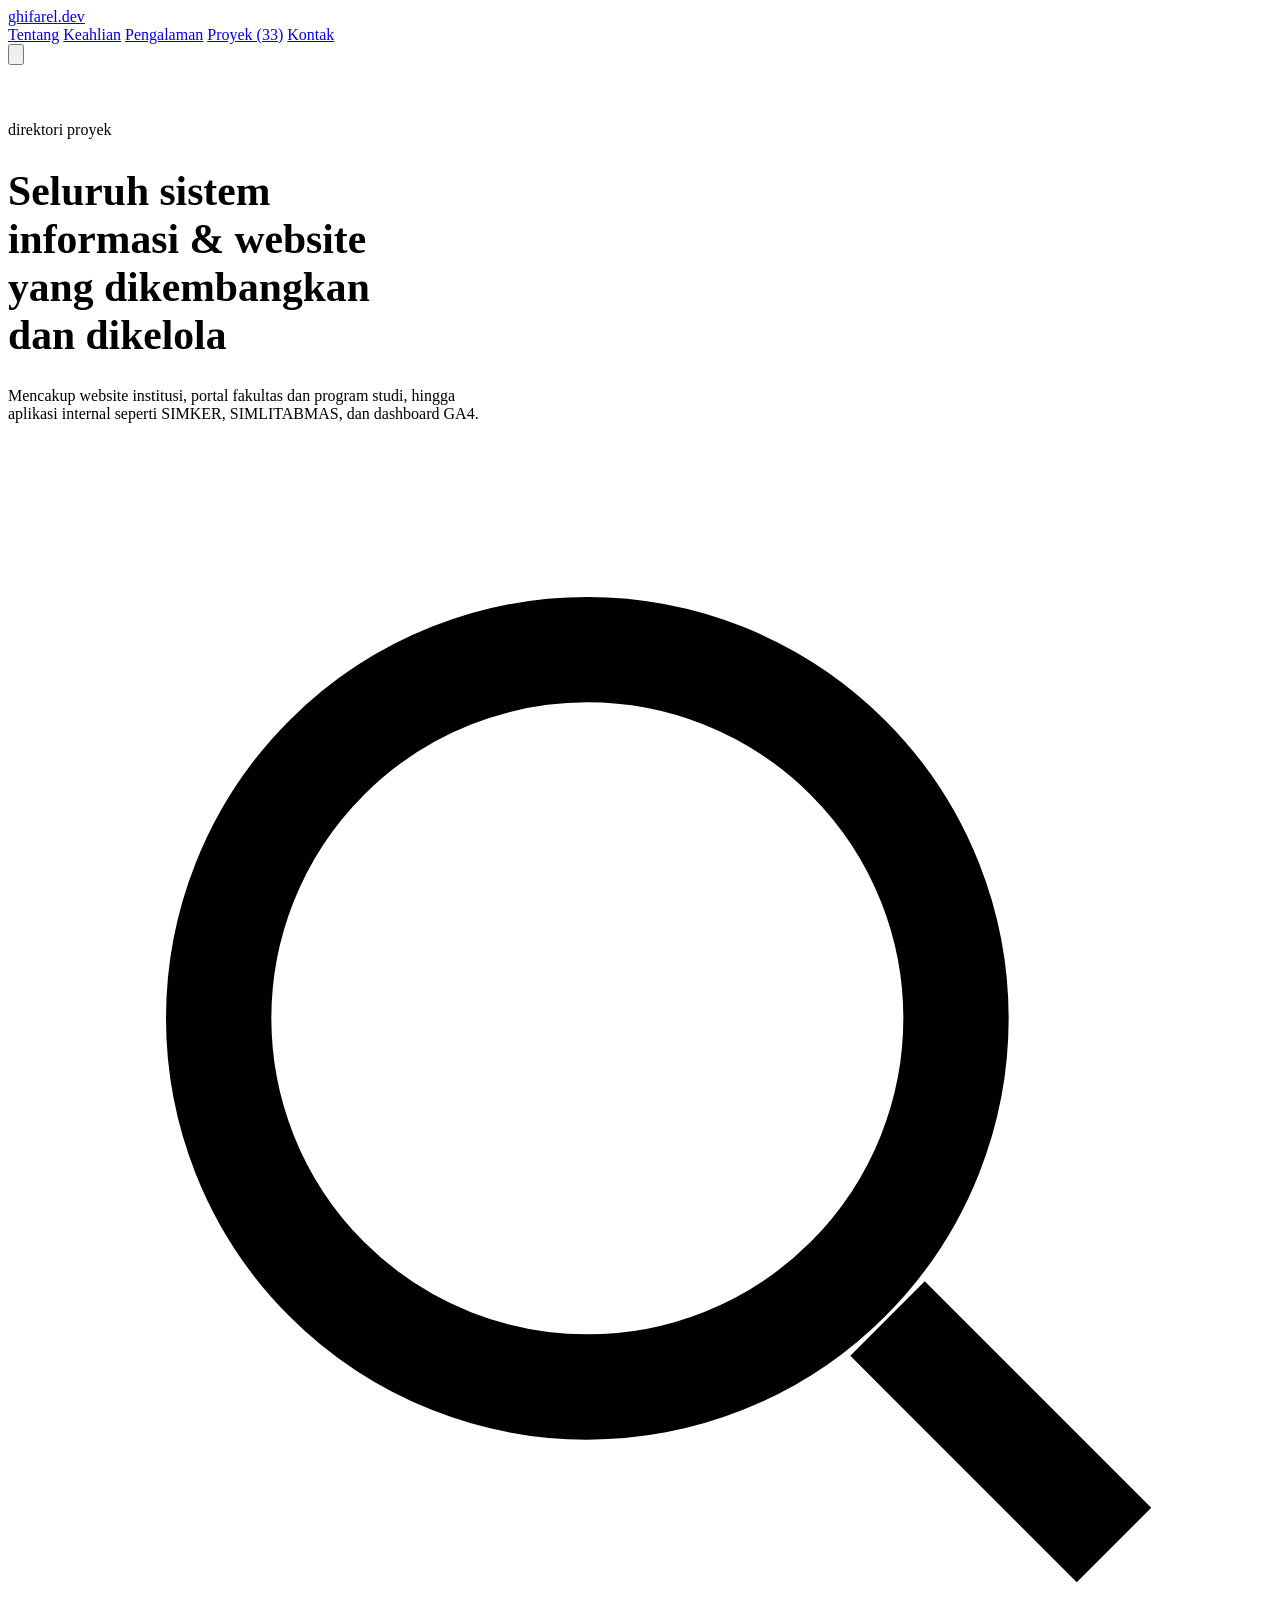
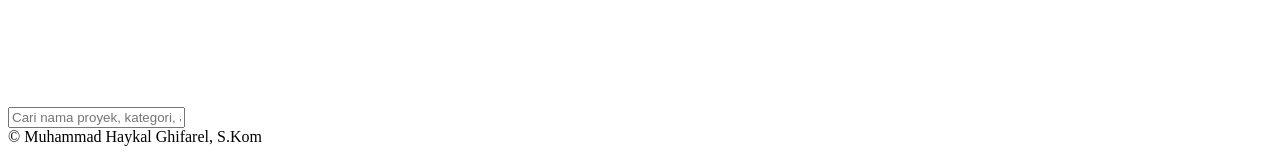
==== projects.html @ 1a1da8bf "Add files via upload" ====
<!doctype html>
<html lang="id">
<head>
<meta charset="UTF-8" />
<meta name="viewport" content="width=device-width, initial-scale=1.0" />
<title>Portofolio Proyek (33) — Muhammad Haykal Ghifarel</title>
<meta name="description" content="Direktori 33 website, sistem informasi, dan dashboard yang dikembangkan dan dikelola oleh Muhammad Haykal Ghifarel di UTA'45 Jakarta." />
<link rel="preconnect" href="https://fonts.googleapis.com">
<link href="https://fonts.googleapis.com/css2?family=Space+Grotesk:wght@500;600;700&family=Inter:wght@400;500;600;700&family=IBM+Plex+Mono:wght@400;500&display=swap" rel="stylesheet">
<link rel="stylesheet" href="css/style.css" />
</head>
<body>

<nav class="nav">
  <div class="wrap">
    <a href="index.html" class="nav-logo"><span class="dot"></span>ghifarel<span class="mono" style="color:var(--ink-faint)">.dev</span></a>
    <div class="nav-links" id="navLinks">
      <a href="index.html#about">Tentang</a>
      <a href="index.html#skills">Keahlian</a>
      <a href="index.html#experience">Pengalaman</a>
      <a href="projects.html" class="current">Proyek (33)</a>
      <a href="index.html#contact" class="nav-cta">Kontak</a>
    </div>
    <button class="nav-toggle" id="navToggle" aria-label="Buka menu" aria-expanded="false">
      <svg viewBox="0 0 24 24" fill="none" stroke="currentColor" stroke-width="2"><line x1="4" y1="7" x2="20" y2="7"/><line x1="4" y1="12" x2="20" y2="12"/><line x1="4" y1="17" x2="20" y2="17"/></svg>
    </button>
  </div>
</nav>

<header class="section--tight section" style="padding-top:56px">
  <div class="wrap">
    <span class="section-kicker">direktori proyek</span>
    <h1 style="font-size:clamp(1.8rem,3.4vw,2.6rem); max-width:20ch;">Seluruh sistem informasi & website yang dikembangkan dan dikelola</h1>
    <p style="color:var(--ink-muted); margin-top:14px; max-width:60ch;">Mencakup website institusi, portal fakultas dan program studi, hingga aplikasi internal seperti SIMKER, SIMLITABMAS, dan dashboard GA4.</p>
  </div>
</header>

<section class="section" style="border-bottom:none; padding-top:0">
  <div class="wrap">
    <div class="toolbar">
      <div class="search-field">
        <svg viewBox="0 0 24 24" fill="none" stroke="currentColor" stroke-width="2"><circle cx="11" cy="11" r="7"/><path d="m21 21-4.3-4.3"/></svg>
        <input type="text" id="searchInput" placeholder="Cari nama proyek, kategori, atau teknologi…" />
      </div>
      <div class="filter-row" id="filterRow"></div>
    </div>

    <div class="result-count" id="resultCount"></div>
    <div class="proj-grid" id="projGrid"></div>
  </div>
</section>

<footer class="site-footer">© <span id="year"></span> Muhammad Haykal Ghifarel, S.Kom</footer>

<script src="js/data.js"></script>
<script src="js/main.js"></script>
<script src="js/projects.js"></script>
</body>
</html>
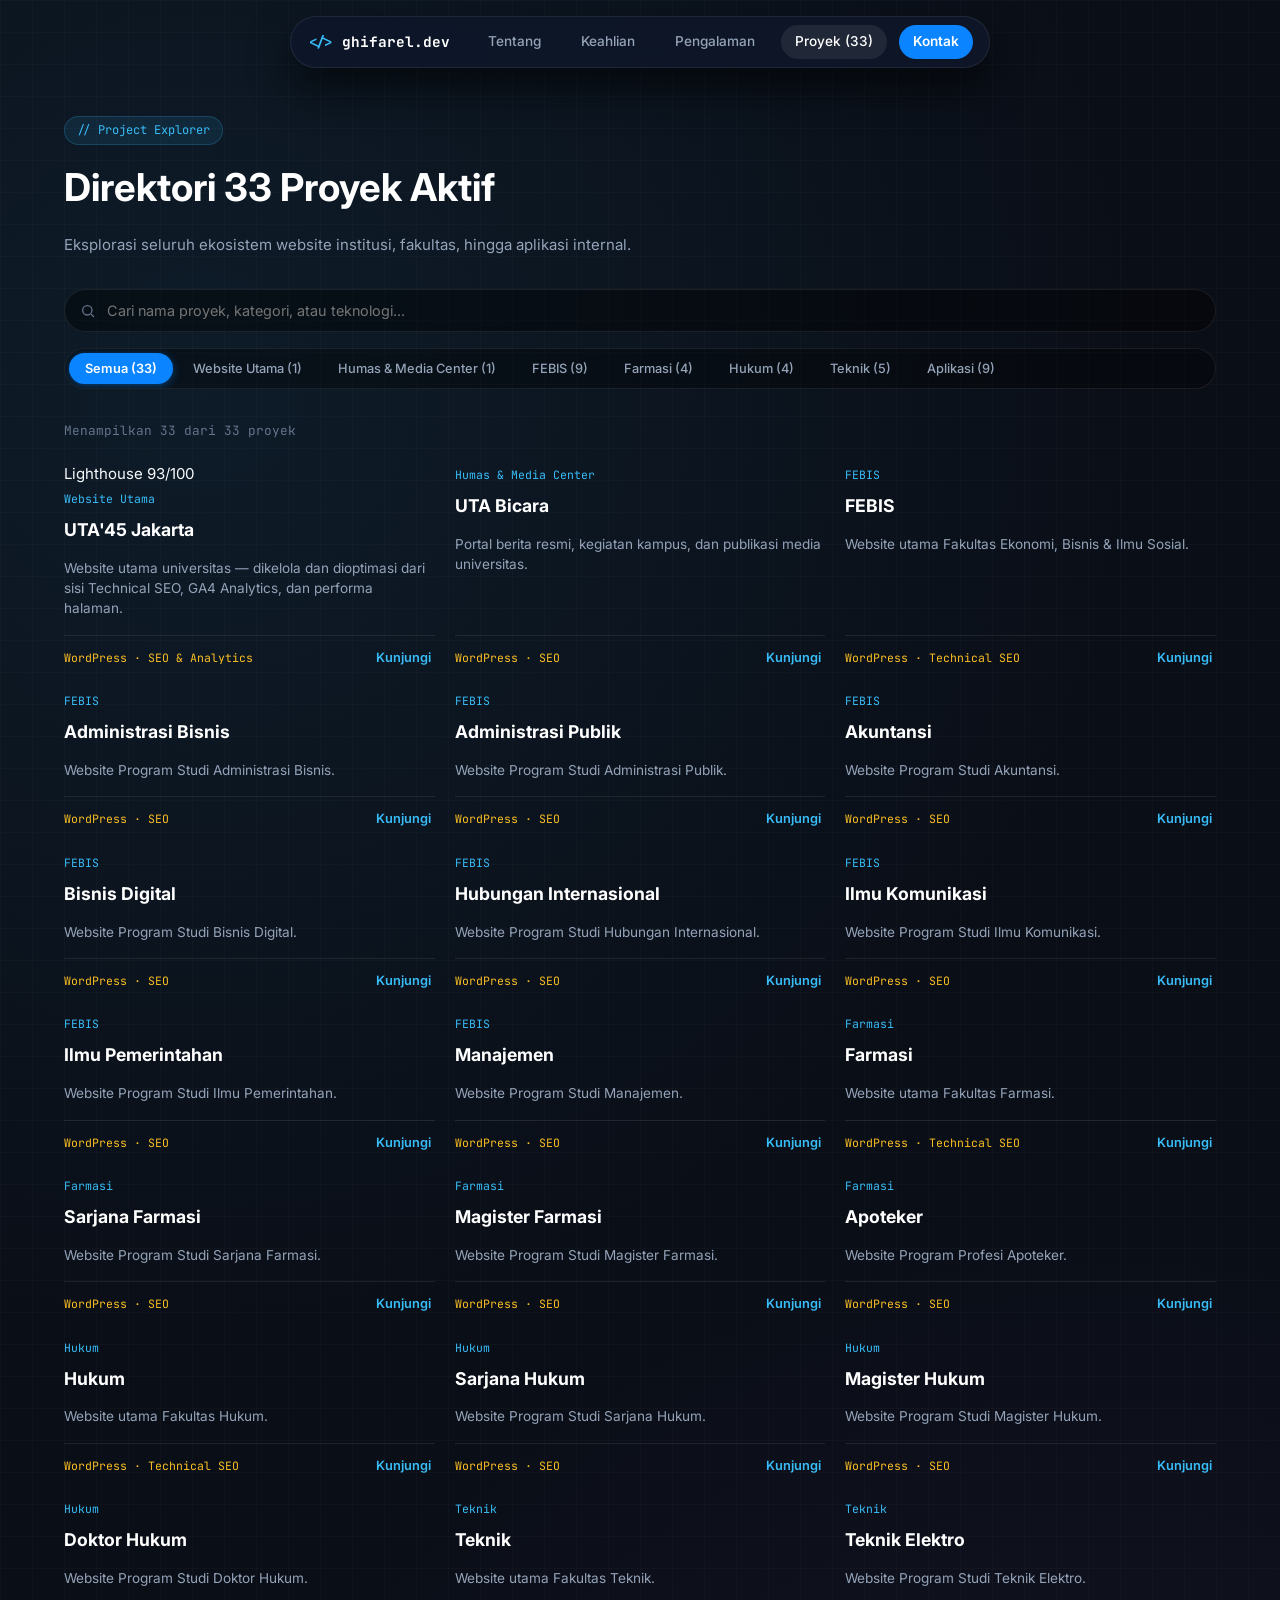
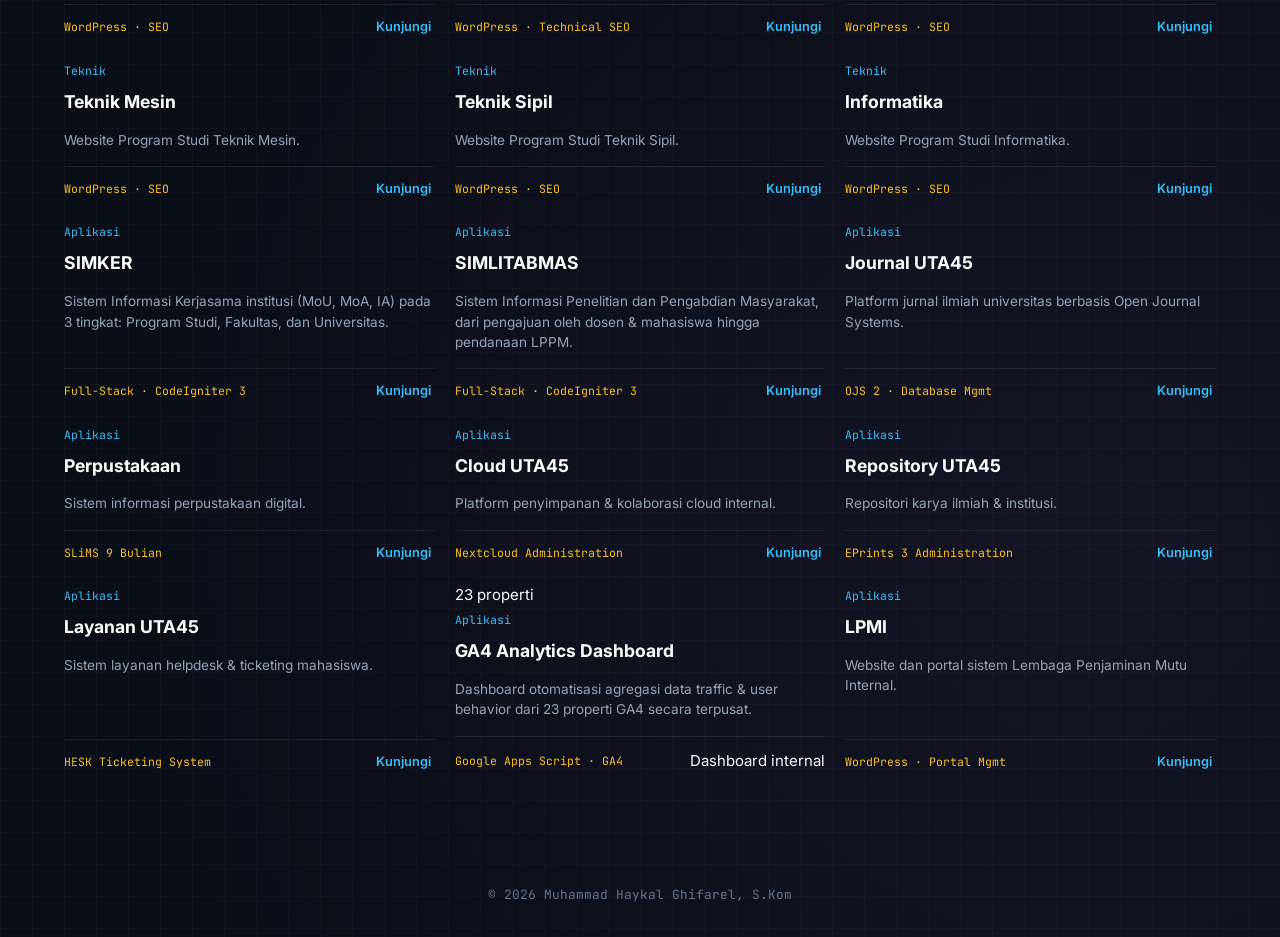
==== commit 8856312a: "Refactor navigation and footer in projects.html Updated the navigation structure and footer styling " ====
--- a/projects.html
+++ b/projects.html
@@ -4,53 +4,50 @@
 <meta charset="UTF-8" />
 <meta name="viewport" content="width=device-width, initial-scale=1.0" />
 <title>Portofolio Proyek (33) — Muhammad Haykal Ghifarel</title>
-<meta name="description" content="Direktori 33 website, sistem informasi, dan dashboard yang dikembangkan dan dikelola oleh Muhammad Haykal Ghifarel di UTA'45 Jakarta." />
 <link rel="preconnect" href="https://fonts.googleapis.com">
-<link href="https://fonts.googleapis.com/css2?family=Space+Grotesk:wght@500;600;700&family=Inter:wght@400;500;600;700&family=IBM+Plex+Mono:wght@400;500&display=swap" rel="stylesheet">
+<link href="https://fonts.googleapis.com/css2?family=JetBrains+Mono:wght@400;600&family=Inter:wght@400;500;600;700&display=swap" rel="stylesheet">
 <link rel="stylesheet" href="css/style.css" />
 </head>
 <body>
 
 <nav class="nav">
-  <div class="wrap">
-    <a href="index.html" class="nav-logo"><span class="dot"></span>ghifarel<span class="mono" style="color:var(--ink-faint)">.dev</span></a>
-    <div class="nav-links" id="navLinks">
+  <div class="nav-container">
+    <a href="index.html" class="nav-logo">
+      <span class="code-tag">&lt;/&gt;</span> ghifarel.dev
+    </a>
+    <div class="nav-links">
       <a href="index.html#about">Tentang</a>
       <a href="index.html#skills">Keahlian</a>
       <a href="index.html#experience">Pengalaman</a>
       <a href="projects.html" class="current">Proyek (33)</a>
       <a href="index.html#contact" class="nav-cta">Kontak</a>
     </div>
-    <button class="nav-toggle" id="navToggle" aria-label="Buka menu" aria-expanded="false">
-      <svg viewBox="0 0 24 24" fill="none" stroke="currentColor" stroke-width="2"><line x1="4" y1="7" x2="20" y2="7"/><line x1="4" y1="12" x2="20" y2="12"/><line x1="4" y1="17" x2="20" y2="17"/></svg>
-    </button>
   </div>
 </nav>
 
-<header class="section--tight section" style="padding-top:56px">
-  <div class="wrap">
-    <span class="section-kicker">direktori proyek</span>
-    <h1 style="font-size:clamp(1.8rem,3.4vw,2.6rem); max-width:20ch;">Seluruh sistem informasi & website yang dikembangkan dan dikelola</h1>
-    <p style="color:var(--ink-muted); margin-top:14px; max-width:60ch;">Mencakup website institusi, portal fakultas dan program studi, hingga aplikasi internal seperti SIMKER, SIMLITABMAS, dan dashboard GA4.</p>
-  </div>
-</header>
+<div class="wrap">
+  <section class="section" style="padding-top:32px;">
+    <div class="section-badge" style="margin-bottom: 12px;">// Project Explorer</div>
+    <h1 style="font-size:clamp(1.8rem,3vw,2.5rem); margin: 0 0 12px; color:#fff;">Direktori 33 Proyek Aktif</h1>
+    <p style="color:var(--text-secondary); margin-bottom: 32px;">Eksplorasi seluruh ekosistem website institusi, fakultas, hingga aplikasi internal.</p>
 
-<section class="section" style="border-bottom:none; padding-top:0">
-  <div class="wrap">
-    <div class="toolbar">
+    <!-- Toolbar: Search & iOS Segmented Filter -->
+    <div class="toolbar-container">
       <div class="search-field">
         <svg viewBox="0 0 24 24" fill="none" stroke="currentColor" stroke-width="2"><circle cx="11" cy="11" r="7"/><path d="m21 21-4.3-4.3"/></svg>
-        <input type="text" id="searchInput" placeholder="Cari nama proyek, kategori, atau teknologi…" />
+        <input type="text" id="searchInput" placeholder="Cari nama proyek, kategori, atau teknologi..." />
       </div>
       <div class="filter-row" id="filterRow"></div>
     </div>
 
-    <div class="result-count" id="resultCount"></div>
+    <div id="resultCount" style="font-family: var(--font-code); font-size:0.8rem; color:var(--text-faint); margin-bottom: 20px;"></div>
     <div class="proj-grid" id="projGrid"></div>
-  </div>
-</section>
+  </section>
+</div>
 
-<footer class="site-footer">© <span id="year"></span> Muhammad Haykal Ghifarel, S.Kom</footer>
+<footer style="text-align: center; padding: 32px; font-family: var(--font-code); font-size: 0.8rem; color: var(--text-faint);">
+  © <span id="year"></span> Muhammad Haykal Ghifarel, S.Kom
+</footer>
 
 <script src="js/data.js"></script>
 <script src="js/main.js"></script>
--- a/css/style.css
+++ b/css/style.css
@@ -0,0 +1,502 @@
+/* =========================================================
+   TOKENS: iOS Dark Mode x Xcode Syntax Color Palette
+   ========================================================= */
+:root {
+  --bg-dark: #0a0e17;
+  --bg-card: rgba(18, 26, 41, 0.75);
+  --bg-card-hover: rgba(28, 40, 62, 0.85);
+  --border-glass: rgba(255, 255, 255, 0.08);
+  --border-highlight: rgba(56, 189, 248, 0.3);
+  
+  /* Xcode & iOS Accent Colors */
+  --ios-blue: #0a84ff;
+  --ios-green: #30d158;
+  --ios-cyan: #38bdf8;
+  --ios-amber: #fbbf24;
+  --ios-purple: #c084fc;
+  
+  --text-primary: #f8fafc;
+  --text-secondary: #94a3b8;
+  --text-faint: #64748b;
+  
+  /* iOS Continuous Squircle Corner Radius */
+  --radius-ios-lg: 28px;
+  --radius-ios-md: 20px;
+  --radius-ios-sm: 12px;
+  --radius-pill: 9999px;
+
+  /* Typography */
+  --font-ui: -apple-system, BlinkMacSystemFont, "SF Pro Text", "Inter", sans-serif;
+  --font-code: "JetBrains Mono", "Fira Code", "IBM Plex Mono", monospace;
+  
+  --maxw: 1200px;
+}
+
+* { box-sizing: border-box; }
+html { scroll-behavior: smooth; }
+
+body {
+  margin: 0;
+  background-color: var(--bg-dark);
+  background-image: 
+    radial-gradient(circle at 15% 15%, rgba(56, 189, 248, 0.08) 0%, transparent 40%),
+    radial-gradient(circle at 85% 85%, rgba(192, 132, 252, 0.06) 0%, transparent 40%),
+    linear-gradient(rgba(255, 255, 255, 0.02) 1px, transparent 1px),
+    linear-gradient(90deg, rgba(255, 255, 255, 0.02) 1px, transparent 1px);
+  background-size: 100% 100%, 100% 100%, 32px 32px, 32px 32px;
+  color: var(--text-primary);
+  font-family: var(--font-ui);
+  font-size: 15px;
+  line-height: 1.6;
+  -webkit-font-smoothing: antialiased;
+}
+
+a { color: inherit; text-decoration: none; }
+img { max-width: 100%; display: block; }
+::selection { background: rgba(56, 189, 248, 0.3); color: #fff; }
+
+.mono { font-family: var(--font-code); }
+
+/* Layout Helpers */
+.wrap {
+  max-width: var(--maxw);
+  margin: 0 auto;
+  padding: 0 24px;
+}
+
+.section {
+  padding: 80px 0;
+  position: relative;
+}
+
+.section-head {
+  display: flex;
+  align-items: flex-end;
+  justify-content: space-between;
+  gap: 20px;
+  margin-bottom: 36px;
+  flex-wrap: wrap;
+}
+
+.section-head h2 {
+  font-size: clamp(1.6rem, 2.8vw, 2.2rem);
+  font-weight: 700;
+  letter-spacing: -0.02em;
+  margin: 0;
+}
+
+.section-badge {
+  display: inline-flex;
+  align-items: center;
+  gap: 6px;
+  font-family: var(--font-code);
+  font-size: 0.75rem;
+  color: var(--ios-cyan);
+  background: rgba(56, 189, 248, 0.1);
+  border: 1px solid rgba(56, 189, 248, 0.2);
+  padding: 4px 12px;
+  border-radius: var(--radius-pill);
+}
+
+/* iOS Glass Cards */
+.ios-card {
+  background: var(--bg-card);
+  backdrop-filter: blur(20px);
+  -webkit-backdrop-filter: blur(20px);
+  border: 1px solid var(--border-glass);
+  border-radius: var(--radius-ios-md);
+  padding: 24px;
+  position: relative;
+  overflow: hidden;
+  box-shadow: 0 10px 30px -10px rgba(0, 0, 0, 0.5);
+  transition: all 0.25s cubic-bezier(0.16, 1, 0.3, 1);
+}
+
+.ios-card:hover {
+  background: var(--bg-card-hover);
+  border-color: var(--border-highlight);
+  transform: translateY(-3px);
+  box-shadow: 0 15px 35px -10px rgba(56, 189, 248, 0.15);
+}
+
+/* macOS Window Header Controls */
+.mac-header {
+  display: flex;
+  align-items: center;
+  justify-content: space-between;
+  padding-bottom: 14px;
+  margin-bottom: 16px;
+  border-bottom: 1px solid var(--border-glass);
+}
+
+.mac-dots {
+  display: flex;
+  gap: 6px;
+}
+
+.mac-dot {
+  width: 10px;
+  height: 10px;
+  border-radius: 50%;
+}
+.mac-dot.close { background: #ff5f56; }
+.mac-dot.min { background: #ffbd2e; }
+.mac-dot.max { background: #27c93f; }
+
+.mac-title {
+  font-family: var(--font-code);
+  font-size: 0.72rem;
+  color: var(--text-faint);
+}
+
+/* Dynamic Island Navigation Bar */
+.nav {
+  position: sticky;
+  top: 16px;
+  z-index: 100;
+  margin-bottom: 32px;
+}
+
+.nav-container {
+  max-width: fit-content;
+  margin: 0 auto;
+  background: rgba(15, 23, 42, 0.85);
+  backdrop-filter: blur(25px);
+  -webkit-backdrop-filter: blur(25px);
+  border: 1px solid var(--border-glass);
+  border-radius: var(--radius-pill);
+  padding: 8px 16px;
+  display: flex;
+  align-items: center;
+  gap: 24px;
+  box-shadow: 0 20px 40px rgba(0,0,0,0.6);
+}
+
+.nav-logo {
+  font-family: var(--font-code);
+  font-weight: 700;
+  font-size: 0.9rem;
+  color: #fff;
+  display: flex;
+  align-items: center;
+  gap: 8px;
+}
+
+.nav-logo .code-tag { color: var(--ios-cyan); }
+
+.nav-links {
+  display: flex;
+  align-items: center;
+  gap: 12px;
+}
+
+.nav-links a {
+  font-size: 0.85rem;
+  font-weight: 500;
+  color: var(--text-secondary);
+  padding: 6px 14px;
+  border-radius: var(--radius-pill);
+  transition: all 0.2s ease;
+}
+
+.nav-links a:hover, .nav-links a.current {
+  color: #fff;
+  background: rgba(255, 255, 255, 0.08);
+}
+
+.nav-cta {
+  background: var(--ios-blue) !important;
+  color: #fff !important;
+  font-weight: 600 !important;
+}
+
+/* Hero Elements */
+.hero-grid {
+  display: grid;
+  grid-template-columns: 1.2fr 0.8fr;
+  gap: 32px;
+  align-items: center;
+}
+
+.hero h1 {
+  font-size: clamp(2.2rem, 4vw, 3.4rem);
+  font-weight: 800;
+  line-height: 1.15;
+  letter-spacing: -0.03em;
+  margin-bottom: 20px;
+  background: linear-gradient(135deg, #ffffff 0%, #94a3b8 100%);
+  -webkit-background-clip: text;
+  -webkit-text-fill-color: transparent;
+}
+
+.hero p.lede {
+  font-size: 1.05rem;
+  color: var(--text-secondary);
+  margin-bottom: 32px;
+  line-height: 1.6;
+}
+
+.btn-group {
+  display: flex;
+  gap: 12px;
+  flex-wrap: wrap;
+}
+
+.btn-ios {
+  font-family: var(--font-ui);
+  font-size: 0.9rem;
+  font-weight: 600;
+  padding: 12px 24px;
+  border-radius: var(--radius-pill);
+  border: none;
+  cursor: pointer;
+  display: inline-flex;
+  align-items: center;
+  gap: 8px;
+  transition: all 0.2s cubic-bezier(0.16, 1, 0.3, 1);
+}
+
+.btn-ios-primary {
+  background: linear-gradient(135deg, var(--ios-blue) 0%, #0056b3 100%);
+  color: #fff;
+  box-shadow: 0 4px 15px rgba(10, 132, 255, 0.3);
+}
+
+.btn-ios-primary:hover {
+  transform: scale(1.02);
+  box-shadow: 0 6px 20px rgba(10, 132, 255, 0.45);
+}
+
+.btn-ios-secondary {
+  background: rgba(255, 255, 255, 0.08);
+  color: var(--text-primary);
+  border: 1px solid var(--border-glass);
+}
+
+.btn-ios-secondary:hover {
+  background: rgba(255, 255, 255, 0.14);
+}
+
+/* Spec Rows Inside Card */
+.spec-list {
+  display: flex;
+  flex-direction: column;
+  gap: 10px;
+}
+
+.spec-item {
+  display: flex;
+  justify-content: space-between;
+  align-items: center;
+  padding: 10px 14px;
+  background: rgba(0, 0, 0, 0.25);
+  border-radius: var(--radius-ios-sm);
+  border: 1px solid rgba(255, 255, 255, 0.03);
+}
+
+.spec-key {
+  font-size: 0.85rem;
+  color: var(--text-secondary);
+}
+
+.spec-val {
+  font-family: var(--font-code);
+  font-size: 0.9rem;
+  font-weight: 600;
+  color: var(--ios-cyan);
+}
+
+/* Skills Cards & Chips */
+.skills-grid {
+  display: grid;
+  grid-template-columns: repeat(auto-fit, minmax(300px, 1fr));
+  gap: 20px;
+}
+
+.chip-container {
+  display: flex;
+  flex-wrap: wrap;
+  gap: 8px;
+  margin-top: 12px;
+}
+
+.ios-chip {
+  font-family: var(--font-code);
+  font-size: 0.78rem;
+  padding: 6px 12px;
+  background: rgba(255, 255, 255, 0.05);
+  border: 1px solid var(--border-glass);
+  color: var(--ios-cyan);
+  border-radius: var(--radius-pill);
+  transition: all 0.2s ease;
+}
+
+.ios-chip:hover {
+  background: rgba(56, 189, 248, 0.15);
+  border-color: rgba(56, 189, 248, 0.3);
+}
+
+/* Timeline / Experience */
+.timeline-ios {
+  display: flex;
+  flex-direction: column;
+  gap: 20px;
+}
+
+.tl-role {
+  font-size: 1.1rem;
+  font-weight: 700;
+  color: #fff;
+}
+
+.tl-org {
+  font-size: 0.88rem;
+  color: var(--ios-cyan);
+  margin-bottom: 12px;
+}
+
+.tl-list {
+  padding-left: 20px;
+  margin: 0;
+  color: var(--text-secondary);
+  font-size: 0.9rem;
+}
+
+.tl-list li {
+  margin-bottom: 8px;
+}
+
+/* Projects Toolbar & Segmented Filter */
+.toolbar-container {
+  display: flex;
+  flex-direction: column;
+  gap: 16px;
+  margin-bottom: 32px;
+}
+
+.search-field input {
+  width: 100%;
+  background: rgba(0, 0, 0, 0.4);
+  border: 1px solid var(--border-glass);
+  border-radius: var(--radius-pill);
+  padding: 12px 20px 12px 42px;
+  color: #fff;
+  font-family: var(--font-ui);
+  font-size: 0.9rem;
+  outline: none;
+  transition: all 0.2s ease;
+}
+
+.search-field input:focus {
+  border-color: var(--ios-cyan);
+  box-shadow: 0 0 15px rgba(56, 189, 248, 0.2);
+}
+
+.search-field {
+  position: relative;
+  width: 100%;
+}
+
+.search-field svg {
+  position: absolute;
+  left: 16px;
+  top: 50%;
+  transform: translateY(-50%);
+  color: var(--text-faint);
+  width: 16px;
+  height: 16px;
+}
+
+.filter-row {
+  display: flex;
+  background: rgba(0, 0, 0, 0.35);
+  padding: 4px;
+  border-radius: var(--radius-pill);
+  border: 1px solid var(--border-glass);
+  overflow-x: auto;
+  gap: 4px;
+}
+
+.filter-btn {
+  font-family: var(--font-ui);
+  font-size: 0.8rem;
+  font-weight: 500;
+  color: var(--text-secondary);
+  background: transparent;
+  border: none;
+  padding: 8px 16px;
+  border-radius: var(--radius-pill);
+  cursor: pointer;
+  white-space: nowrap;
+  transition: all 0.2s ease;
+}
+
+.filter-btn.active {
+  background: var(--ios-blue);
+  color: #fff;
+  font-weight: 600;
+  box-shadow: 0 2px 8px rgba(10, 132, 255, 0.4);
+}
+
+/* Projects Grid */
+.proj-grid {
+  display: grid;
+  grid-template-columns: repeat(auto-fill, minmax(320px, 1fr));
+  gap: 20px;
+}
+
+.proj-card {
+  display: flex;
+  flex-direction: column;
+  justify-content: space-between;
+}
+
+.proj-card .cat {
+  font-family: var(--font-code);
+  font-size: 0.72rem;
+  color: var(--ios-cyan);
+}
+
+.proj-card h3 {
+  font-size: 1.1rem;
+  font-weight: 700;
+  color: #fff;
+  margin: 6px 0 10px;
+}
+
+.proj-card p {
+  font-size: 0.85rem;
+  color: var(--text-secondary);
+  line-height: 1.5;
+  margin-bottom: 16px;
+}
+
+.proj-meta {
+  display: flex;
+  justify-content: space-between;
+  align-items: center;
+  padding-top: 12px;
+  border-top: 1px solid var(--border-glass);
+  margin-top: auto;
+}
+
+.proj-role {
+  font-family: var(--font-code);
+  font-size: 0.72rem;
+  color: var(--ios-amber);
+}
+
+.proj-link {
+  font-size: 0.8rem;
+  font-weight: 600;
+  color: var(--ios-cyan);
+  display: inline-flex;
+  align-items: center;
+  gap: 4px;
+}
+
+@media (max-width: 860px) {
+  .hero-grid { grid-template-columns: 1fr; }
+  .nav-container { max-width: 90%; gap: 12px; }
+  .nav-links { display: none; }
+}
